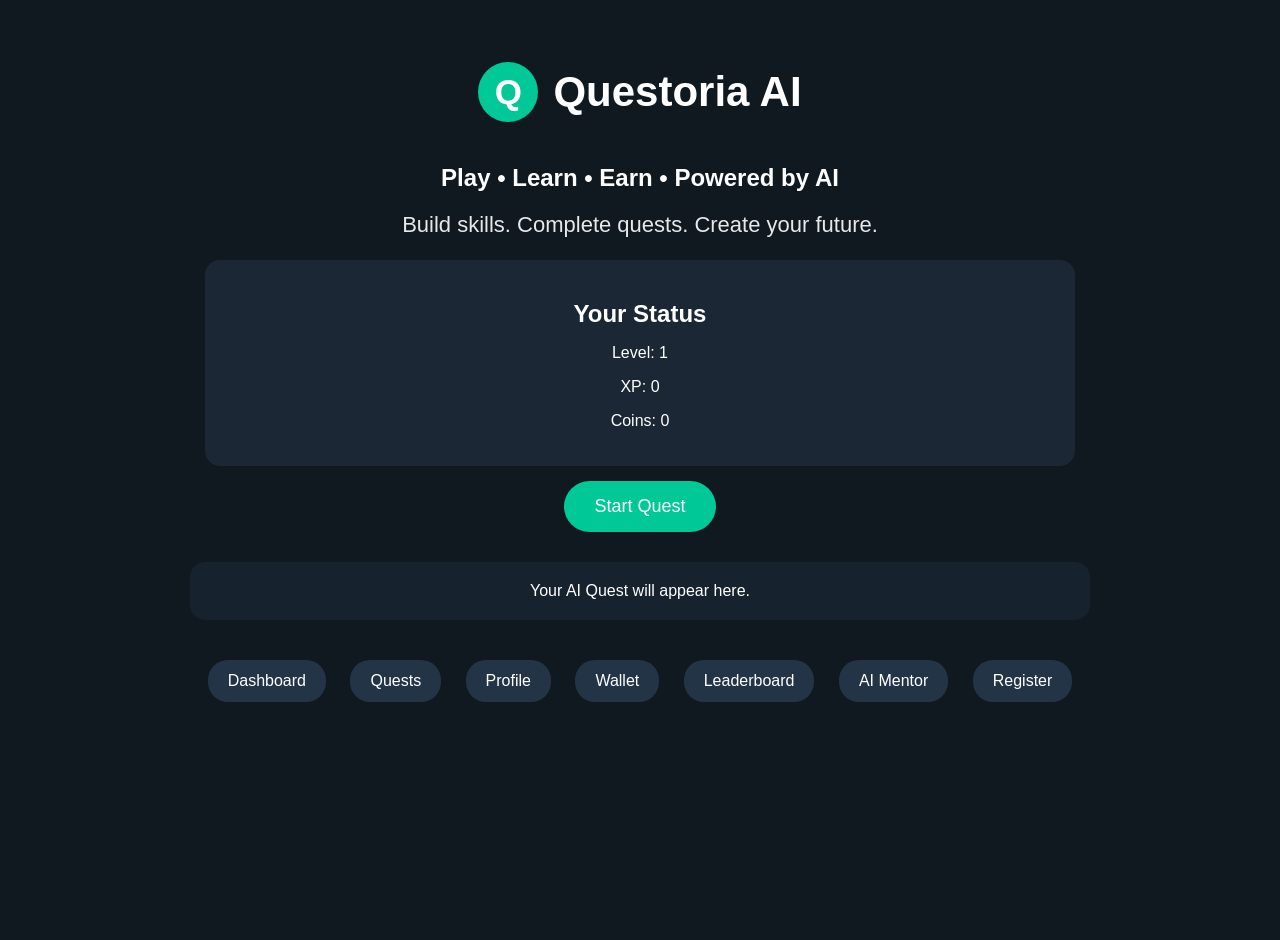
==== index.html @ 21c5b85a "Add files via upload" ====
﻿<!DOCTYPE html>
<html lang="en">

<head>

<meta charset="UTF-8">
<meta name="viewport" content="width=device-width, initial-scale=1.0">

<title>Questoria AI</title>

<link rel="stylesheet" href="style.css">

</head>


<body>


<div class="container">


<div class="brand">

<div class="logo">
Q
</div>

<h1>
Questoria AI
</h1>

</div>


<h2>
Play • Learn • Earn • Powered by AI
</h2>


<p class="brand-text">
Build skills. Complete quests. Create your future.
</p>



<div class="card">

<h2>Your Status</h2>

<p>
Level:
<span id="level">1</span>
</p>

<p>
XP:
<span id="xp">0</span>
</p>

<p>
Coins:
<span id="coins">0</span>
</p>

</div>



<button onclick="startQuest()">

Start Quest

</button>



<div id="questBox">

Your AI Quest will appear here.

</div>



<div class="links">

<a href="pages/dashboard.html">
Dashboard
</a>

<a href="pages/quests.html">
Quests
</a>

<a href="pages/profile.html">
Profile
</a>

<a href="pages/wallet.html">
Wallet
</a>

<a href="pages/leaderboard.html">
Leaderboard
</a>

<a href="pages/ai-mentor.html">
AI Mentor
</a>

<a href="pages/register.html">
Register
</a>


</div>


</div>



<script src="modules/storage.js"></script>
<script src="modules/xp-system.js"></script>
<script src="modules/coin-system.js"></script>
<script src="modules/quest-engine.js"></script>
<script src="modules/ai-engine.js"></script>

<script src="script.js"></script>


</body>

</html>
---- style.css ----
﻿* {
    box-sizing: border-box;
    font-family: Arial, sans-serif;
}


body {

    margin: 0;

    min-height: 100vh;

    background: #101820;

    color: white;

}


.container {

    width: 90%;

    max-width: 900px;

    margin: 40px auto;

    text-align: center;

}



h1 {

    font-size: 42px;

}


h2 {

    margin-bottom: 10px;

}



.subtitle {

    font-size: 20px;

}



.stats {

    display: flex;

    justify-content: center;

    gap: 20px;

    flex-wrap: wrap;

    margin: 30px 0;

}



.card {

    background: #1b2735;

    padding: 20px;

    border-radius: 15px;

    margin: 15px;

}



.stats .card {

    width: 200px;

}



button {

    background: #00c896;

    color: white;

    border: none;

    padding: 15px 30px;

    border-radius: 30px;

    cursor: pointer;

    font-size: 18px;

}



button:hover {

    opacity: 0.8;

}



#questBox {

    margin: 30px auto;

    padding: 20px;

    background: #16222e;

    border-radius: 15px;

}



.links {

    margin-top: 30px;

}



.links a {

    display: inline-block;

    margin: 10px;

    padding: 12px 20px;

    background: #243447;

    color: white;

    text-decoration: none;

    border-radius: 20px;

}



.links a:hover {

    background: #00c896;

}

.brand {

    display:flex;

    justify-content:center;

    align-items:center;

    gap:15px;

}


.logo {

    width:60px;

    height:60px;

    border-radius:50%;

    background:#00c896;

    display:flex;

    align-items:center;

    justify-content:center;

    font-size:35px;

    font-weight:bold;

}


.brand-text {

    font-size:22px;

    margin-top:20px;

    opacity:0.9;

}
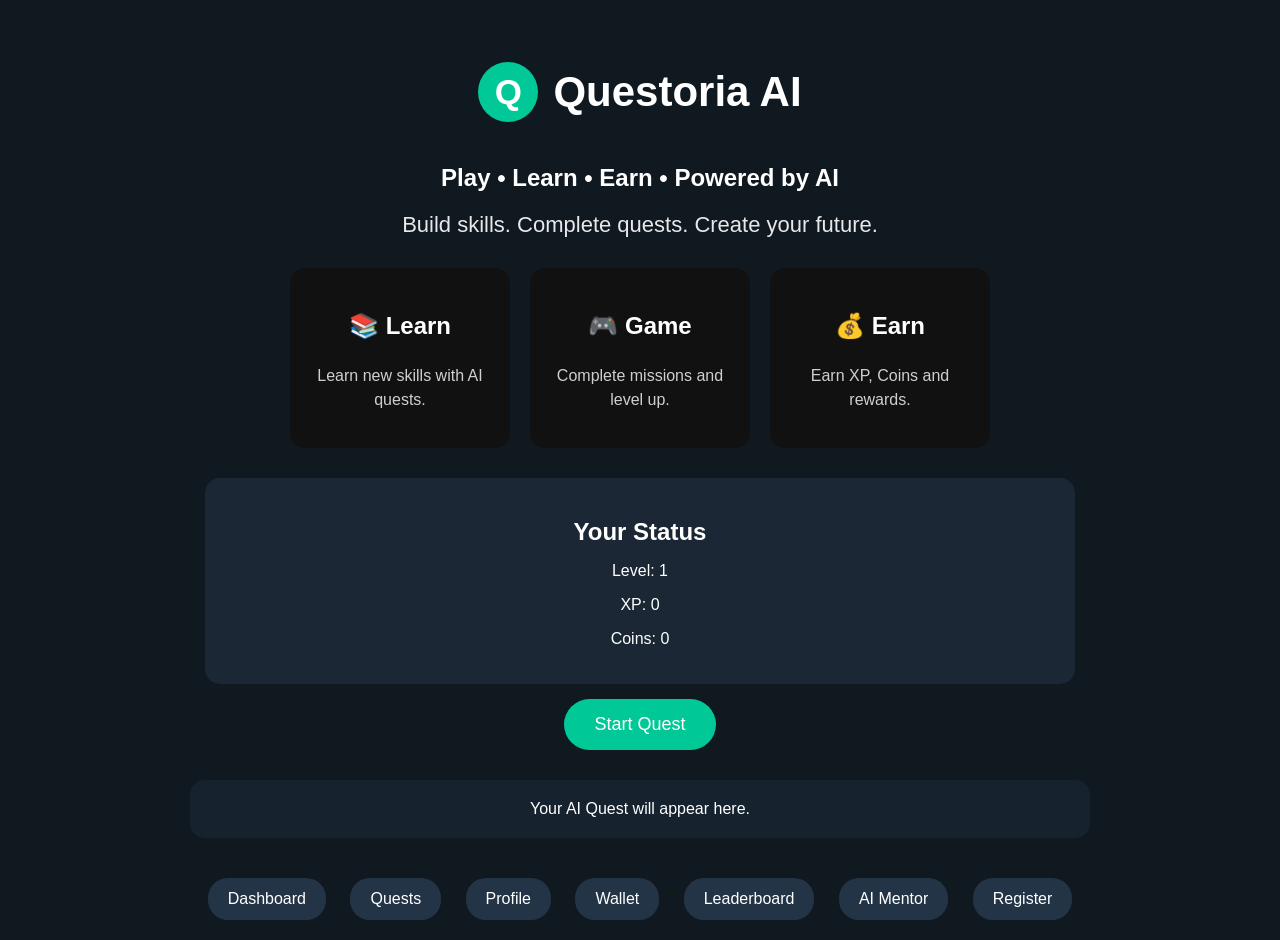
==== commit 2765aa96: "Update index.html" ====
--- a/index.html
+++ b/index.html
@@ -1,4 +1,4 @@
-﻿<!DOCTYPE html>
+<!DOCTYPE html>
 <html lang="en">
 
 <head>
@@ -41,6 +41,30 @@
 Build skills. Complete quests. Create your future.
 </p>
 
+ <div class="features">
+
+<div class="feature-card">
+<h3>📚 Learn</h3>
+<p>
+Learn new skills with AI quests.
+</p>
+</div>
+
+<div class="feature-card">
+<h3>🎮 Game</h3>
+<p>
+Complete missions and level up.
+</p>
+</div>
+
+<div class="feature-card">
+<h3>💰 Earn</h3>
+<p>
+Earn XP, Coins and rewards.
+</p>
+</div>
+
+</div> 
 
 
 <div class="card">
@@ -84,31 +108,31 @@
 
 <div class="links">
 
-<a href="pages/dashboard.html">
+<a href="./pages/dashboard.html">
 Dashboard
 </a>
 
-<a href="pages/quests.html">
+<a href="./pages/quests.html">
 Quests
 </a>
 
-<a href="pages/profile.html">
+<a href="./pages/profile.html">
 Profile
 </a>
 
-<a href="pages/wallet.html">
+<a href="./pages/wallet.html">
 Wallet
 </a>
 
-<a href="pages/leaderboard.html">
+<a href="./pages/leaderboard.html">
 Leaderboard
 </a>
 
-<a href="pages/ai-mentor.html">
+<a href="./pages/ai-mentor.html">
 AI Mentor
 </a>
 
-<a href="pages/register.html">
+<a href="./pages/register.html">
 Register
 </a>
 
@@ -131,4 +155,4 @@
 
 </body>
 
-</html>+</html>
--- a/style.css
+++ b/style.css
@@ -203,7 +203,6 @@
 
 }
 
-
 .brand-text {
 
     font-size:22px;
@@ -212,4 +211,40 @@
 
     opacity:0.9;
 
-}+}
+
+.features {
+
+    display:flex;
+    justify-content:center;
+    gap:20px;
+    flex-wrap:wrap;
+    margin:30px 0;
+
+}
+
+
+.feature-card {
+
+    width:220px;
+    padding:20px;
+    border-radius:15px;
+    background:#111;
+    text-align:center;
+
+}
+
+
+.feature-card h3 {
+
+    font-size:24px;
+
+}
+
+
+.feature-card p {
+
+    opacity:0.8;
+    line-height:1.5;
+
+}
